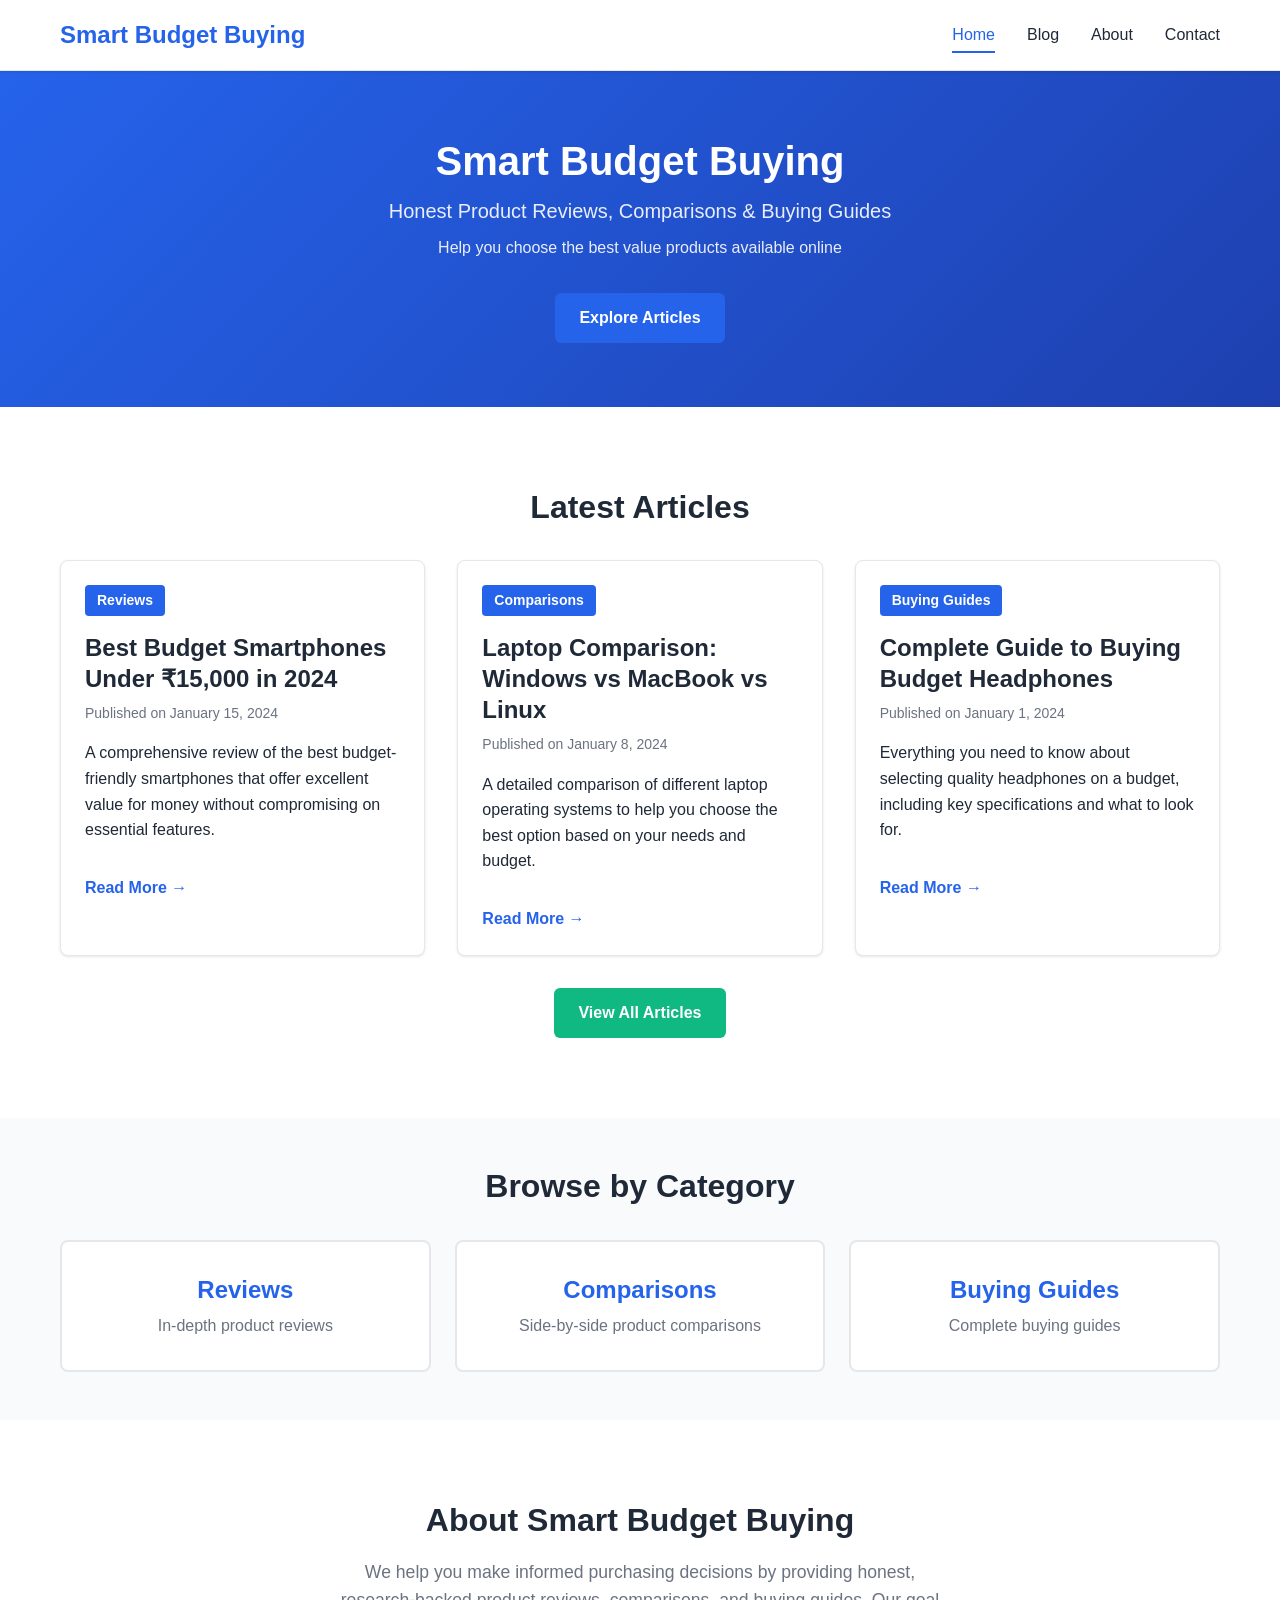
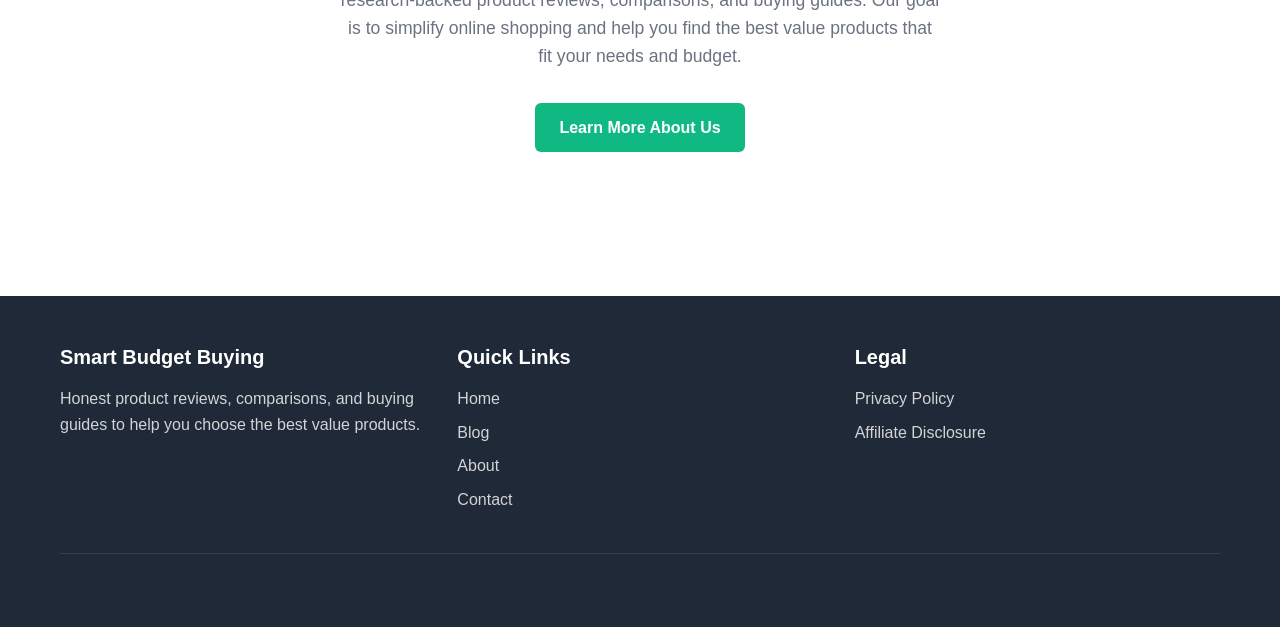
==== index.html @ f193b0b7 "Add files via upload" ====
<!DOCTYPE html>
<html lang="en">
<head>
    <meta charset="UTF-8">
    <meta name="viewport" content="width=device-width, initial-scale=1.0">
    <meta name="description" content="Smart Budget Buying provides honest product reviews, comparisons, and buying guides to help users choose the best value products available online.">
    <title>Smart Budget Buying - Product Reviews & Buying Guides</title>
    <link rel="stylesheet" href="styles.css">
</head>
<body>
    <nav class="navbar">
        <div class="container">
            <div class="nav-brand">
                <a href="index.html" class="logo">Smart Budget Buying</a>
            </div>
            <ul class="nav-menu">
                <li><a href="index.html" class="active">Home</a></li>
                <li><a href="blog.html">Blog</a></li>
                <li><a href="about.html">About</a></li>
                <li><a href="contact.html">Contact</a></li>
            </ul>
        </div>
    </nav>

    <header class="hero">
        <div class="container">
            <h1>Smart Budget Buying</h1>
            <p>Honest Product Reviews, Comparisons & Buying Guides</p>
            <p class="subtitle">Help you choose the best value products available online</p>
            <a href="blog.html" class="btn btn-primary">Explore Articles</a>
        </div>
    </header>

    <main>
        <section class="featured-articles">
            <div class="container">
                <h2>Latest Articles</h2>
                <div class="articles-grid">
                    <article class="article-card">
                        <div class="article-category">Reviews</div>
                        <h3><a href="articles/best-budget-smartphones-2024.html">Best Budget Smartphones Under ₹15,000 in 2024</a></h3>
                        <p class="article-meta">Published on <time datetime="2024-01-15">January 15, 2024</time></p>
                        <p>A comprehensive review of the best budget-friendly smartphones that offer excellent value for money without compromising on essential features.</p>
                        <a href="articles/best-budget-smartphones-2024.html" class="read-more">Read More →</a>
                    </article>

                    <article class="article-card">
                        <div class="article-category">Comparisons</div>
                        <h3><a href="articles/laptop-comparison-guide.html">Laptop Comparison: Windows vs MacBook vs Linux</a></h3>
                        <p class="article-meta">Published on <time datetime="2024-01-08">January 8, 2024</time></p>
                        <p>A detailed comparison of different laptop operating systems to help you choose the best option based on your needs and budget.</p>
                        <a href="articles/laptop-comparison-guide.html" class="read-more">Read More →</a>
                    </article>

                    <article class="article-card">
                        <div class="article-category">Buying Guides</div>
                        <h3><a href="articles/headphones-buying-guide.html">Complete Guide to Buying Budget Headphones</a></h3>
                        <p class="article-meta">Published on <time datetime="2024-01-01">January 1, 2024</time></p>
                        <p>Everything you need to know about selecting quality headphones on a budget, including key specifications and what to look for.</p>
                        <a href="articles/headphones-buying-guide.html" class="read-more">Read More →</a>
                    </article>
                </div>
                <div class="view-all">
                    <a href="blog.html" class="btn btn-secondary">View All Articles</a>
                </div>
            </div>
        </section>

        <section class="categories">
            <div class="container">
                <h2>Browse by Category</h2>
                <div class="category-grid">
                    <a href="blog.html?category=reviews" class="category-card">
                        <h3>Reviews</h3>
                        <p>In-depth product reviews</p>
                    </a>
                    <a href="blog.html?category=comparisons" class="category-card">
                        <h3>Comparisons</h3>
                        <p>Side-by-side product comparisons</p>
                    </a>
                    <a href="blog.html?category=buying-guides" class="category-card">
                        <h3>Buying Guides</h3>
                        <p>Complete buying guides</p>
                    </a>
                </div>
            </div>
        </section>

        <section class="about-preview">
            <div class="container">
                <h2>About Smart Budget Buying</h2>
                <p>We help you make informed purchasing decisions by providing honest, research-backed product reviews, comparisons, and buying guides. Our goal is to simplify online shopping and help you find the best value products that fit your needs and budget.</p>
                <a href="about.html" class="btn btn-secondary">Learn More About Us</a>
            </div>
        </section>
    </main>

    <footer>
        <div class="container">
            <div class="footer-content">
                <div class="footer-section">
                    <h4>Smart Budget Buying</h4>
                    <p>Honest product reviews, comparisons, and buying guides to help you choose the best value products.</p>
                </div>
                <div class="footer-section">
                    <h4>Quick Links</h4>
                    <ul>
                        <li><a href="index.html">Home</a></li>
                        <li><a href="blog.html">Blog</a></li>
                        <li><a href="about.html">About</a></li>
                        <li><a href="contact.html">Contact</a></li>
                    </ul>
                </div>
                <div class="footer-section">
                    <h4>Legal</h4>
                    <ul>
                        <li><a href="privacy-policy.html">Privacy Policy</a></li>
                        <li><a href="affiliate-disclosure.html">Affiliate Disclosure</a></li>
                    </ul>
                </div>
            </div>
            <div class="footer-bottom">
                <p>&copy; 2024 Smart Budget Buying. All rights reserved.</p>
            </div>
        </div>
    </footer>

    <script src="script.js"></script>
</body>
</html>
---- styles.css ----
/* ============================================
   Smart Budget Buying - Main Stylesheet
   ============================================ */

/* Reset and Base Styles */
* {
    margin: 0;
    padding: 0;
    box-sizing: border-box;
}

:root {
    --primary-color: #2563eb;
    --primary-dark: #1e40af;
    --secondary-color: #10b981;
    --text-dark: #1f2937;
    --text-light: #6b7280;
    --border-color: #e5e7eb;
    --bg-light: #f9fafb;
    --bg-white: #ffffff;
    --shadow: 0 1px 3px rgba(0, 0, 0, 0.1);
    --shadow-lg: 0 10px 15px rgba(0, 0, 0, 0.1);
}

html {
    scroll-behavior: smooth;
}

body {
    font-family: -apple-system, BlinkMacSystemFont, 'Segoe UI', Roboto, 'Helvetica Neue', Arial, sans-serif;
    line-height: 1.6;
    color: var(--text-dark);
    background-color: var(--bg-white);
}

/* Typography */
h1, h2, h3, h4, h5, h6 {
    line-height: 1.3;
    margin-bottom: 1rem;
    color: var(--text-dark);
}

h1 {
    font-size: 2.5rem;
    font-weight: 700;
}

h2 {
    font-size: 2rem;
    font-weight: 700;
}

h3 {
    font-size: 1.5rem;
    font-weight: 600;
}

h4 {
    font-size: 1.25rem;
    font-weight: 600;
}

p {
    margin-bottom: 1rem;
    color: var(--text-dark);
}

a {
    color: var(--primary-color);
    text-decoration: none;
    transition: color 0.3s ease;
}

a:hover {
    color: var(--primary-dark);
    text-decoration: underline;
}

/* Container */
.container {
    max-width: 1200px;
    margin: 0 auto;
    padding: 0 20px;
}

/* Navigation */
.navbar {
    background-color: var(--bg-white);
    border-bottom: 1px solid var(--border-color);
    position: sticky;
    top: 0;
    z-index: 100;
    box-shadow: var(--shadow);
}

.navbar .container {
    display: flex;
    justify-content: space-between;
    align-items: center;
    padding: 1rem 20px;
}

.nav-brand {
    flex-shrink: 0;
}

.logo {
    font-size: 1.5rem;
    font-weight: 700;
    color: var(--primary-color);
    display: flex;
    align-items: center;
}

.nav-menu {
    display: flex;
    list-style: none;
    gap: 2rem;
}

.nav-menu a {
    color: var(--text-dark);
    font-weight: 500;
    transition: color 0.3s ease;
    padding: 0.5rem 0;
    border-bottom: 2px solid transparent;
}

.nav-menu a:hover,
.nav-menu a.active {
    color: var(--primary-color);
    border-bottom-color: var(--primary-color);
}

/* Hero Section */
.hero {
    background: linear-gradient(135deg, var(--primary-color) 0%, var(--primary-dark) 100%);
    color: white;
    padding: 4rem 0;
    text-align: center;
}

.hero h1 {
    color: white;
    margin-bottom: 0.5rem;
}

.hero p {
    color: rgba(255, 255, 255, 0.9);
    font-size: 1.25rem;
    margin-bottom: 0.5rem;
}

.hero .subtitle {
    font-size: 1rem;
    margin-bottom: 2rem;
}

/* Page Header */
.page-header {
    background-color: var(--bg-light);
    padding: 3rem 0;
    text-align: center;
    border-bottom: 1px solid var(--border-color);
}

.page-header h1 {
    margin-bottom: 0.5rem;
}

.page-header p {
    color: var(--text-light);
    font-size: 1.1rem;
}

/* Buttons */
.btn {
    display: inline-block;
    padding: 0.75rem 1.5rem;
    border-radius: 0.375rem;
    font-weight: 600;
    text-align: center;
    cursor: pointer;
    border: none;
    transition: all 0.3s ease;
    text-decoration: none;
}

.btn-primary {
    background-color: var(--primary-color);
    color: white;
}

.btn-primary:hover {
    background-color: var(--primary-dark);
    text-decoration: none;
}

.btn-secondary {
    background-color: var(--secondary-color);
    color: white;
}

.btn-secondary:hover {
    background-color: #059669;
    text-decoration: none;
}

/* Main Content */
main {
    min-height: calc(100vh - 200px);
    padding: 2rem 0;
}

/* Featured Articles Section */
.featured-articles {
    padding: 3rem 0;
}

.featured-articles h2 {
    text-align: center;
    margin-bottom: 2rem;
}

.articles-grid {
    display: grid;
    grid-template-columns: repeat(auto-fit, minmax(300px, 1fr));
    gap: 2rem;
    margin-bottom: 2rem;
}

.article-card {
    background-color: var(--bg-white);
    border: 1px solid var(--border-color);
    border-radius: 0.5rem;
    padding: 1.5rem;
    transition: all 0.3s ease;
    box-shadow: var(--shadow);
}

.article-card:hover {
    box-shadow: var(--shadow-lg);
    transform: translateY(-2px);
}

.article-category {
    display: inline-block;
    background-color: var(--primary-color);
    color: white;
    padding: 0.25rem 0.75rem;
    border-radius: 0.25rem;
    font-size: 0.875rem;
    font-weight: 600;
    margin-bottom: 1rem;
}

.article-card h3 {
    margin-bottom: 0.5rem;
}

.article-card h3 a {
    color: var(--text-dark);
}

.article-card h3 a:hover {
    color: var(--primary-color);
}

.article-meta {
    color: var(--text-light);
    font-size: 0.875rem;
    margin-bottom: 1rem;
}

.read-more {
    color: var(--primary-color);
    font-weight: 600;
    display: inline-block;
    margin-top: 1rem;
}

.read-more:hover {
    color: var(--primary-dark);
}

.view-all {
    text-align: center;
    margin-top: 2rem;
}

/* Categories Section */
.categories {
    background-color: var(--bg-light);
    padding: 3rem 0;
    margin: 2rem 0;
}

.categories h2 {
    text-align: center;
    margin-bottom: 2rem;
}

.category-grid {
    display: grid;
    grid-template-columns: repeat(auto-fit, minmax(250px, 1fr));
    gap: 1.5rem;
}

.category-card {
    background-color: var(--bg-white);
    padding: 2rem;
    border-radius: 0.5rem;
    text-align: center;
    border: 2px solid var(--border-color);
    transition: all 0.3s ease;
    cursor: pointer;
}

.category-card:hover {
    border-color: var(--primary-color);
    box-shadow: var(--shadow-lg);
}

.category-card h3 {
    color: var(--primary-color);
    margin-bottom: 0.5rem;
}

.category-card p {
    color: var(--text-light);
    margin: 0;
}

/* About Preview Section */
.about-preview {
    padding: 3rem 0;
    text-align: center;
}

.about-preview h2 {
    margin-bottom: 1rem;
}

.about-preview p {
    font-size: 1.1rem;
    color: var(--text-light);
    max-width: 600px;
    margin-left: auto;
    margin-right: auto;
    margin-bottom: 2rem;
}

/* Blog Layout */
.blog-layout {
    display: grid;
    grid-template-columns: 250px 1fr;
    gap: 2rem;
}

.sidebar {
    background-color: var(--bg-light);
    padding: 1.5rem;
    border-radius: 0.5rem;
    height: fit-content;
    position: sticky;
    top: 100px;
}

.filter-section h3 {
    margin-bottom: 1rem;
    font-size: 1.1rem;
}

.category-filter {
    list-style: none;
}

.category-filter li {
    margin-bottom: 0.5rem;
}

.filter-btn {
    display: block;
    padding: 0.75rem 1rem;
    border-radius: 0.375rem;
    background-color: transparent;
    border: 1px solid var(--border-color);
    cursor: pointer;
    transition: all 0.3s ease;
    width: 100%;
    text-align: left;
    color: var(--text-dark);
    font-weight: 500;
}

.filter-btn:hover,
.filter-btn.active {
    background-color: var(--primary-color);
    color: white;
    border-color: var(--primary-color);
}

.blog-content {
    flex: 1;
}

.articles-list {
    display: flex;
    flex-direction: column;
    gap: 2rem;
}

.article-item {
    background-color: var(--bg-white);
    border: 1px solid var(--border-color);
    border-radius: 0.5rem;
    padding: 2rem;
    transition: all 0.3s ease;
}

.article-item:hover {
    box-shadow: var(--shadow-lg);
}

.article-header {
    margin-bottom: 1rem;
}

.article-item .article-category {
    display: inline-block;
    margin-bottom: 0.5rem;
}

.article-item h2 {
    margin-bottom: 0.5rem;
}

.article-item h2 a {
    color: var(--text-dark);
}

.article-item h2 a:hover {
    color: var(--primary-color);
}

.no-results {
    text-align: center;
    padding: 3rem;
    background-color: var(--bg-light);
    border-radius: 0.5rem;
    color: var(--text-light);
}

/* Page Content */
.page-content {
    max-width: 800px;
    margin: 0 auto;
}

.about-section,
.policy-section {
    margin-bottom: 2rem;
    padding-bottom: 2rem;
    border-bottom: 1px solid var(--border-color);
}

.about-section:last-child,
.policy-section:last-child {
    border-bottom: none;
}

.about-list,
.policy-list,
.contact-list {
    margin-left: 1.5rem;
    margin-bottom: 1rem;
}

.about-list li,
.policy-list li,
.contact-list li {
    margin-bottom: 0.75rem;
    color: var(--text-dark);
}

/* Contact Layout */
.contact-layout {
    display: grid;
    grid-template-columns: 1fr 1fr;
    gap: 3rem;
    margin: 2rem 0;
}

.contact-info h2,
.contact-form-section h2 {
    margin-bottom: 1.5rem;
}

.contact-details {
    display: flex;
    flex-direction: column;
    gap: 2rem;
}

.contact-item h3 {
    margin-bottom: 0.5rem;
    color: var(--primary-color);
}

.contact-item p {
    color: var(--text-light);
}

.contact-item a {
    color: var(--primary-color);
    font-weight: 600;
}

/* Contact Form */
.contact-form {
    display: flex;
    flex-direction: column;
    gap: 1.5rem;
}

.form-group {
    display: flex;
    flex-direction: column;
}

.form-group label {
    margin-bottom: 0.5rem;
    font-weight: 600;
    color: var(--text-dark);
}

.form-group input,
.form-group textarea,
.form-group select {
    padding: 0.75rem;
    border: 1px solid var(--border-color);
    border-radius: 0.375rem;
    font-family: inherit;
    font-size: 1rem;
    transition: border-color 0.3s ease;
}

.form-group input:focus,
.form-group textarea:focus,
.form-group select:focus {
    outline: none;
    border-color: var(--primary-color);
    box-shadow: 0 0 0 3px rgba(37, 99, 235, 0.1);
}

.form-message {
    padding: 1rem;
    border-radius: 0.375rem;
    margin-top: 1rem;
}

.form-message.success {
    background-color: #d1fae5;
    color: #065f46;
    border: 1px solid #6ee7b7;
}

.form-message.error {
    background-color: #fee2e2;
    color: #991b1b;
    border: 1px solid #fca5a5;
}

/* Footer */
footer {
    background-color: var(--text-dark);
    color: white;
    padding: 3rem 0 1rem;
    margin-top: 4rem;
}

.footer-content {
    display: grid;
    grid-template-columns: repeat(auto-fit, minmax(250px, 1fr));
    gap: 2rem;
    margin-bottom: 2rem;
}

.footer-section h4 {
    color: white;
    margin-bottom: 1rem;
}

.footer-section p {
    color: rgba(255, 255, 255, 0.8);
    margin-bottom: 1rem;
}

.footer-section ul {
    list-style: none;
}

.footer-section ul li {
    margin-bottom: 0.5rem;
}

.footer-section a {
    color: rgba(255, 255, 255, 0.8);
    transition: color 0.3s ease;
}

.footer-section a:hover {
    color: white;
}

.footer-bottom {
    border-top: 1px solid rgba(255, 255, 255, 0.1);
    padding-top: 1rem;
    text-align: center;
    color: rgba(255, 255, 255, 0.6);
}

/* Article Template Styles */
.article-content {
    max-width: 800px;
    margin: 0 auto;
    line-height: 1.8;
}

.article-content h2 {
    margin-top: 2rem;
    margin-bottom: 1rem;
}

.article-content h3 {
    margin-top: 1.5rem;
    margin-bottom: 0.75rem;
}

.article-content ul,
.article-content ol {
    margin-left: 1.5rem;
    margin-bottom: 1rem;
}

.article-content li {
    margin-bottom: 0.5rem;
}

.article-content blockquote {
    border-left: 4px solid var(--primary-color);
    padding-left: 1rem;
    margin: 1.5rem 0;
    color: var(--text-light);
    font-style: italic;
}

.article-content table {
    width: 100%;
    border-collapse: collapse;
    margin: 1.5rem 0;
}

.article-content table th,
.article-content table td {
    border: 1px solid var(--border-color);
    padding: 0.75rem;
    text-align: left;
}

.article-content table th {
    background-color: var(--bg-light);
    font-weight: 600;
}

.article-meta-info {
    background-color: var(--bg-light);
    padding: 1.5rem;
    border-radius: 0.5rem;
    margin-bottom: 2rem;
    border-left: 4px solid var(--primary-color);
}

.article-meta-info p {
    margin: 0.5rem 0;
    color: var(--text-light);
}

/* Responsive Design */
@media (max-width: 768px) {
    h1 {
        font-size: 2rem;
    }

    h2 {
        font-size: 1.5rem;
    }

    .nav-menu {
        gap: 1rem;
        font-size: 0.9rem;
    }

    .hero {
        padding: 2rem 0;
    }

    .hero h1 {
        font-size: 1.75rem;
    }

    .hero p {
        font-size: 1rem;
    }

    .articles-grid {
        grid-template-columns: 1fr;
    }

    .category-grid {
        grid-template-columns: 1fr;
    }

    .blog-layout {
        grid-template-columns: 1fr;
    }

    .sidebar {
        position: static;
    }

    .contact-layout {
        grid-template-columns: 1fr;
    }

    .footer-content {
        grid-template-columns: 1fr;
    }
}

@media (max-width: 480px) {
    .container {
        padding: 0 15px;
    }

    h1 {
        font-size: 1.5rem;
    }

    h2 {
        font-size: 1.25rem;
    }

    .nav-menu {
        gap: 0.5rem;
        font-size: 0.8rem;
    }

    .hero {
        padding: 1.5rem 0;
    }

    .btn {
        padding: 0.6rem 1.2rem;
        font-size: 0.9rem;
    }
}
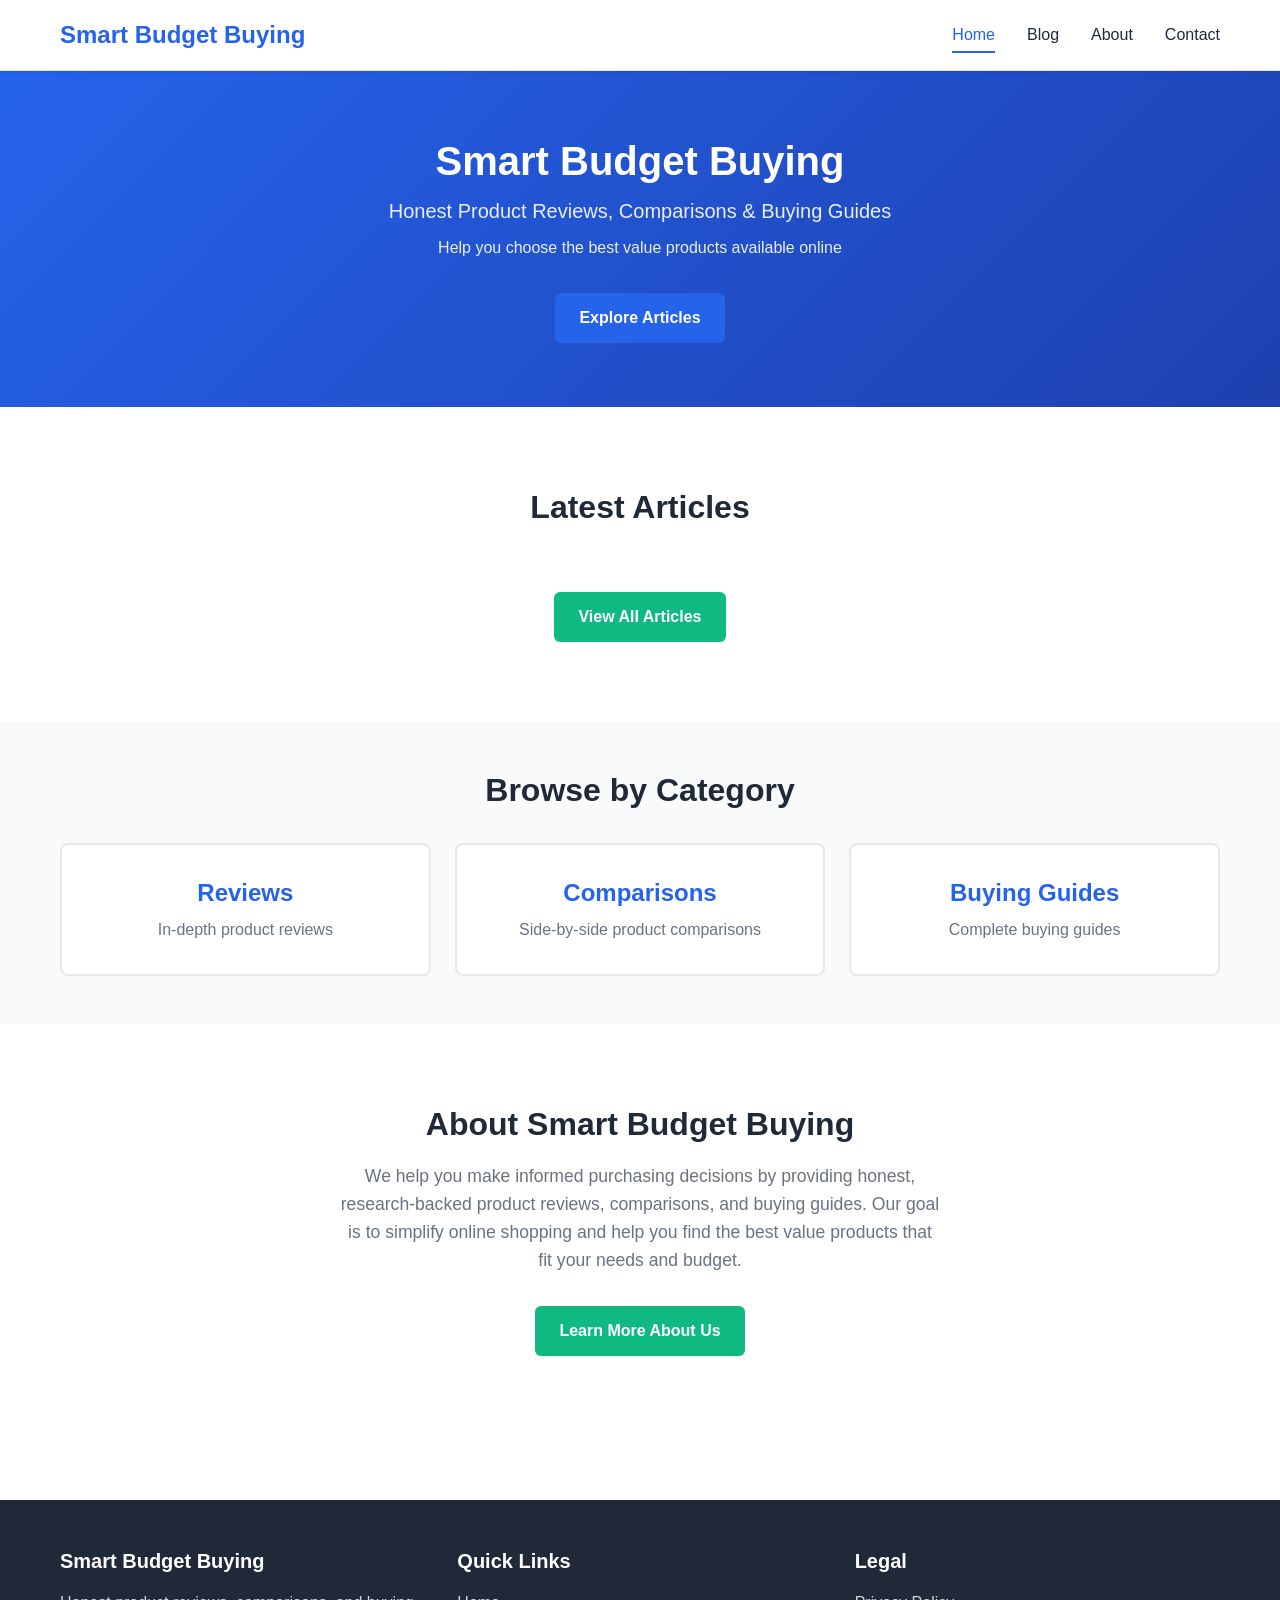
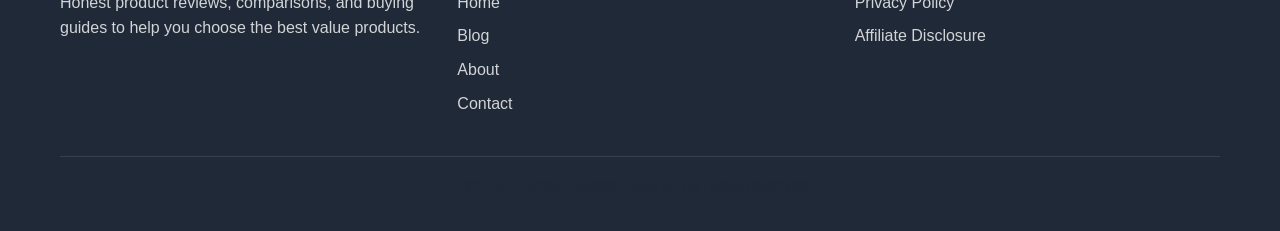
==== commit a01d7bb9: "Add files via upload" ====
--- a/index.html
+++ b/index.html
@@ -35,30 +35,8 @@
         <section class="featured-articles">
             <div class="container">
                 <h2>Latest Articles</h2>
-                <div class="articles-grid">
-                    <article class="article-card">
-                        <div class="article-category">Reviews</div>
-                        <h3><a href="articles/best-budget-smartphones-2024.html">Best Budget Smartphones Under ₹15,000 in 2024</a></h3>
-                        <p class="article-meta">Published on <time datetime="2024-01-15">January 15, 2024</time></p>
-                        <p>A comprehensive review of the best budget-friendly smartphones that offer excellent value for money without compromising on essential features.</p>
-                        <a href="articles/best-budget-smartphones-2024.html" class="read-more">Read More →</a>
-                    </article>
-
-                    <article class="article-card">
-                        <div class="article-category">Comparisons</div>
-                        <h3><a href="articles/laptop-comparison-guide.html">Laptop Comparison: Windows vs MacBook vs Linux</a></h3>
-                        <p class="article-meta">Published on <time datetime="2024-01-08">January 8, 2024</time></p>
-                        <p>A detailed comparison of different laptop operating systems to help you choose the best option based on your needs and budget.</p>
-                        <a href="articles/laptop-comparison-guide.html" class="read-more">Read More →</a>
-                    </article>
-
-                    <article class="article-card">
-                        <div class="article-category">Buying Guides</div>
-                        <h3><a href="articles/headphones-buying-guide.html">Complete Guide to Buying Budget Headphones</a></h3>
-                        <p class="article-meta">Published on <time datetime="2024-01-01">January 1, 2024</time></p>
-                        <p>Everything you need to know about selecting quality headphones on a budget, including key specifications and what to look for.</p>
-                        <a href="articles/headphones-buying-guide.html" class="read-more">Read More →</a>
-                    </article>
+                <div class="articles-grid" id="featured-articles">
+                    <!-- Featured articles will be loaded here -->
                 </div>
                 <div class="view-all">
                     <a href="blog.html" class="btn btn-secondary">View All Articles</a>
@@ -125,6 +103,7 @@
         </div>
     </footer>
 
-    <script src="script.js"></script>
+    <script src="article-loader.js"></script>
+    <script src="home-loader.js"></script>
 </body>
 </html>
